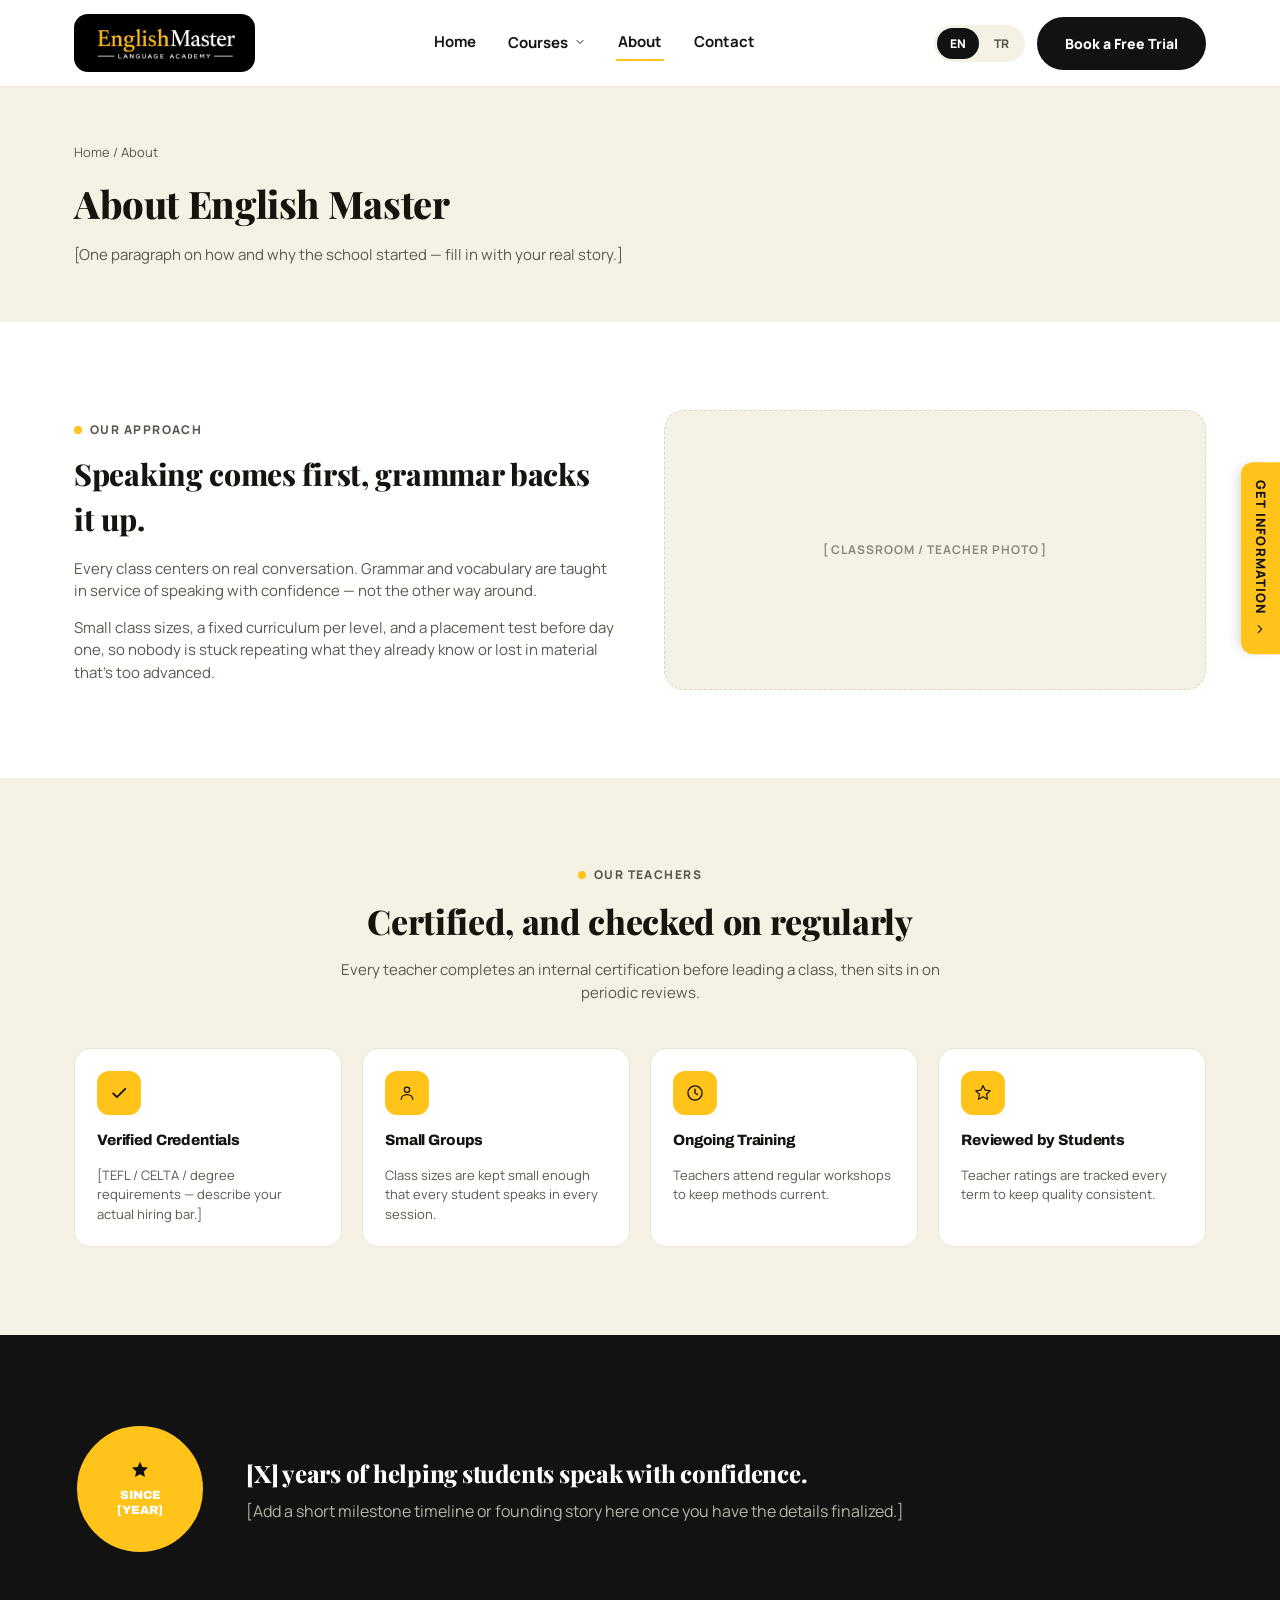
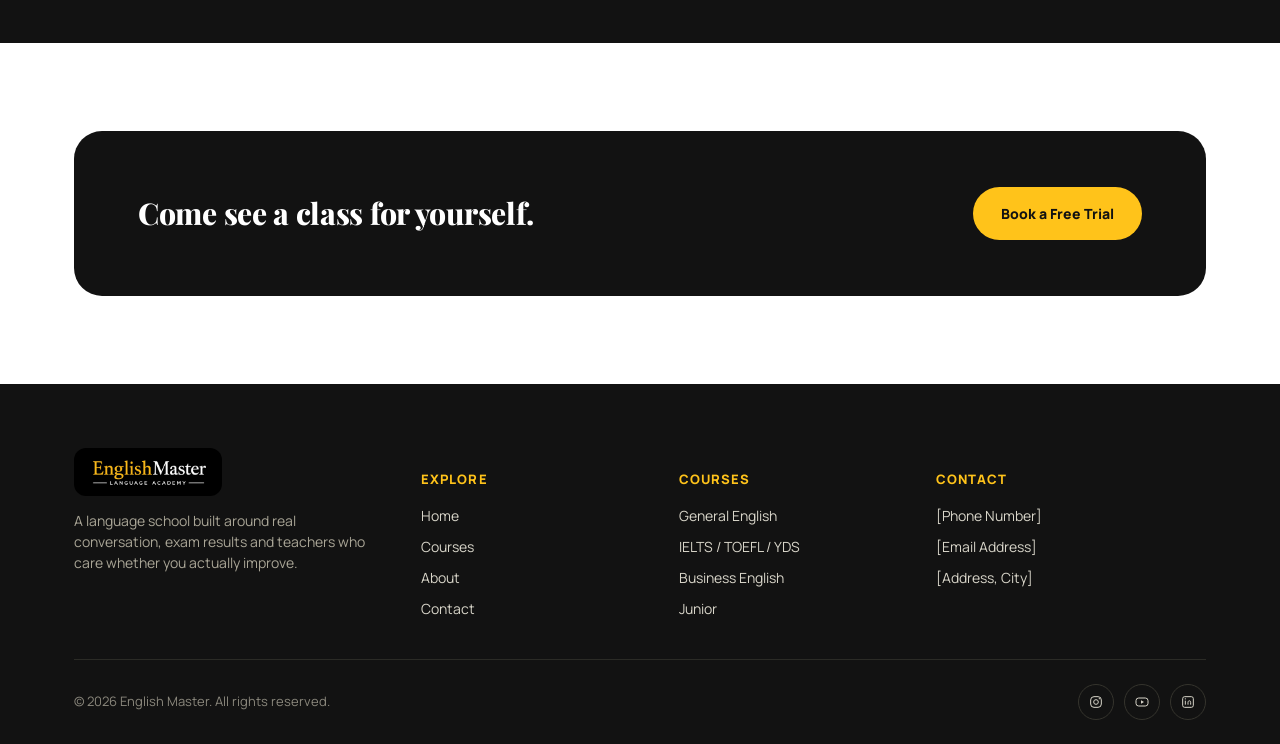
==== about.html @ ef4a70e8 "Build out the remaining 5 course pages and rename Kids & Teens to Junior - New dedicated pages for I" ====
<!doctype html>
<html lang="en">
<head>
<meta charset="UTF-8">
<meta name="viewport" content="width=device-width, initial-scale=1.0">
<title>About — English Master</title>
<meta name="description" content="About English Master language school — our story, teaching approach and certified teachers.">
<link rel="stylesheet" href="css/style.css">
</head>
<body>

<header class="site-header">
  <div class="header-inner">
    <a href="index.html" class="logo">
      <span class="logo-badge">
        <img src="images/logo.png" alt="English Master Language Academy" class="logo-img">
      </span>
    </a>
    <nav class="main-nav" id="mainNav">
      <a href="index.html" data-i18n="nav.home">Home</a>
      <div class="nav-item has-dropdown">
        <button type="button" class="dropdown-trigger" aria-expanded="false" aria-haspopup="true">
          <span data-i18n="nav.courses">Courses</span>
          <svg width="12" height="12" viewBox="0 0 24 24" fill="none"><path d="M6 9l6 6 6-6" stroke="#121212" stroke-width="2" stroke-linecap="round" stroke-linejoin="round"/></svg>
        </button>
        <div class="dropdown-menu">
    <a href="course-general-english.html" data-i18n="footer.courseGeneral">General English</a>
    <a href="course-ielts.html" data-i18n="courses.card2.title">IELTS Preparation</a>
    <a href="course-toefl.html" data-i18n="courses.card3.title">TOEFL Preparation</a>
    <a href="course-yds.html" data-i18n="courses.card4.title">YDS / YÖKDİL</a>
    <a href="course-business-english.html" data-i18n="courses.card5.title">Business English</a>
    <a href="course-junior.html" data-i18n="courses.card6.title">Junior</a>
    <a href="courses.html" class="dropdown-viewall" data-i18n="home.courses.viewAll">View All Courses</a>
        </div>
      </div>
      <a href="about.html" class="active" data-i18n="nav.about">About</a>
      <a href="contact.html" data-i18n="nav.contact">Contact</a>
    </nav>
    <div class="header-actions">
      <div class="lang-toggle" id="langToggle">
        <button type="button" class="lang-btn active" data-lang="en" aria-pressed="true">EN</button>
        <button type="button" class="lang-btn" data-lang="tr" aria-pressed="false">TR</button>
      </div>
      <a class="btn btn-primary" href="contact.html#lead-form" data-i18n="common.bookTrial">Book a Free Trial</a>
      <button class="nav-toggle" id="navToggle" aria-label="Toggle menu">
        <svg width="20" height="20" viewBox="0 0 24 24" fill="none"><path d="M4 6h16M4 12h16M4 18h16" stroke="#121212" stroke-width="2" stroke-linecap="round"/></svg>
      </button>
    </div>
  </div>
</header>

<section class="page-hero">
  <div class="container">
    <div class="breadcrumb"><a href="index.html" data-i18n="nav.home">Home</a> / <span data-i18n="nav.about">About</span></div>
    <h1 data-i18n="about.hero.title">About English Master</h1>
    <p class="text-soft" style="margin-top:12px; max-width:560px;" data-i18n="about.hero.desc">[One paragraph on how and why the school started — fill in with your real story.]</p>
  </div>
</section>

<section class="reveal">
  <div class="container" style="display:grid; grid-template-columns:1fr 1fr; gap:48px; align-items:center;">
    <div>
      <span class="kicker" data-i18n="about.approach.kicker">Our approach</span>
      <h2 style="font-size:30px; margin:12px 0 16px;" data-i18n="about.approach.title">Speaking comes first, grammar backs it up.</h2>
      <p class="text-soft" style="margin-bottom:14px;" data-i18n="about.approach.p1">Every class centers on real conversation. Grammar and vocabulary are taught in service of speaking with confidence — not the other way around.</p>
      <p class="text-soft" data-i18n="about.approach.p2">Small class sizes, a fixed curriculum per level, and a placement test before day one, so nobody is stuck repeating what they already know or lost in material that's too advanced.</p>
    </div>
    <div class="photo-placeholder" style="min-height:280px; background:var(--em-sand); border-color:#ddd6bf; color:#8a877c;" data-i18n="about.photoPlaceholder">[ Classroom / teacher photo ]</div>
  </div>
</section>

<section class="bg-sand reveal">
  <div class="container">
    <div class="section-head center">
      <span class="kicker" data-i18n="about.teachers.kicker">Our teachers</span>
      <h2 data-i18n="about.teachers.title">Certified, and checked on regularly</h2>
      <p class="text-soft" data-i18n="about.teachers.desc">Every teacher completes an internal certification before leading a class, then sits in on periodic reviews.</p>
    </div>
    <div class="feature-grid stagger">
      <div class="feature-card">
        <span class="icon-badge">
          <svg width="20" height="20" viewBox="0 0 24 24" fill="none"><path d="M5 12.5l4.5 4.5L19.5 7" stroke="#121212" stroke-width="2.2" fill="none" stroke-linecap="round" stroke-linejoin="round"/></svg>
        </span>
        <h4 data-i18n="about.tf1.title">Verified Credentials</h4>
        <p data-i18n="about.tf1.desc">[TEFL / CELTA / degree requirements — describe your actual hiring bar.]</p>
      </div>
      <div class="feature-card">
        <span class="icon-badge">
          <svg width="20" height="20" viewBox="0 0 24 24" fill="none"><circle cx="12" cy="8" r="3.2" stroke="#121212" stroke-width="1.5"/><path d="M5 20c0-3.6 3.1-6 7-6s7 2.4 7 6" stroke="#121212" stroke-width="1.5" fill="none"/></svg>
        </span>
        <h4 data-i18n="about.tf2.title">Small Groups</h4>
        <p data-i18n="about.tf2.desc">Class sizes are kept small enough that every student speaks in every session.</p>
      </div>
      <div class="feature-card">
        <span class="icon-badge">
          <svg width="20" height="20" viewBox="0 0 24 24" fill="none"><circle cx="12" cy="12" r="8.5" stroke="#121212" stroke-width="1.6"/><path d="M12 7.5V12l3 2" stroke="#121212" stroke-width="1.6" stroke-linecap="round" stroke-linejoin="round"/></svg>
        </span>
        <h4 data-i18n="about.tf3.title">Ongoing Training</h4>
        <p data-i18n="about.tf3.desc">Teachers attend regular workshops to keep methods current.</p>
      </div>
      <div class="feature-card">
        <span class="icon-badge">
          <svg width="20" height="20" viewBox="0 0 24 24" fill="none"><path d="M12 3l2.6 5.6 6.1.7-4.5 4.2 1.2 6-5.4-3-5.4 3 1.2-6-4.5-4.2 6.1-.7z" stroke="#121212" stroke-width="1.4" stroke-linejoin="round" fill="none"/></svg>
        </span>
        <h4 data-i18n="about.tf4.title">Reviewed by Students</h4>
        <p data-i18n="about.tf4.desc">Teacher ratings are tracked every term to keep quality consistent.</p>
      </div>
    </div>
  </div>
</section>

<section class="bg-black reveal">
  <div class="container" style="display:flex; align-items:center; gap:40px; flex-wrap:wrap;">
    <div class="seal" style="flex-shrink:0;">
      <svg width="22" height="22" viewBox="0 0 24 24" fill="none"><path d="M12 2l2.6 5.6 6.1.7-4.5 4.2 1.2 6-5.4-3-5.4 3 1.2-6-4.5-4.2 6.1-.7z" fill="#121212"/></svg>
      <span><span data-i18n="common.sinceLabel">SINCE</span><br>[YEAR]</span>
    </div>
    <div style="flex:1; min-width:260px;">
      <h3 style="font-size:24px; color:#fff; margin-bottom:8px;" data-i18n="about.milestone.title">[X] years of helping students speak with confidence.</h3>
      <p style="color:#b7b3a6;" data-i18n="about.milestone.desc">[Add a short milestone timeline or founding story here once you have the details finalized.]</p>
    </div>
  </div>
</section>

<section class="reveal">
  <div class="container">
    <div class="cta-banner">
      <h2 data-i18n="about.ctaBanner.title">Come see a class for yourself.</h2>
      <a class="btn btn-secondary" href="contact.html#lead-form" data-i18n="common.bookTrial">Book a Free Trial</a>
    </div>
  </div>
</section>

<a href="contact.html#lead-form" class="get-info-tab">
  <span data-i18n="common.getInfo">Get Information</span>
  <svg width="14" height="14" viewBox="0 0 24 24" fill="none" style="writing-mode:horizontal-tb;"><path d="M9 6l6 6-6 6" stroke="#121212" stroke-width="2" fill="none" stroke-linecap="round" stroke-linejoin="round"/></svg>
</a>

<footer class="site-footer">
  <div class="container">
    <div class="footer-grid">
      <div class="footer-brand">
        <div class="logo">
          <span class="logo-badge logo-badge-footer">
            <img src="images/logo.png" alt="English Master Language Academy" class="logo-img logo-img-footer">
          </span>
        </div>
        <p data-i18n="footer.tagline">A language school built around real conversation, exam results and teachers who care whether you actually improve.</p>
      </div>
      <div>
        <h5 data-i18n="footer.explore">Explore</h5>
        <div class="footer-links">
          <a href="index.html" data-i18n="nav.home">Home</a>
          <a href="courses.html" data-i18n="nav.courses">Courses</a>
          <a href="about.html" data-i18n="nav.about">About</a>
          <a href="contact.html" data-i18n="nav.contact">Contact</a>
        </div>
      </div>
      <div>
        <h5 data-i18n="footer.coursesHeading">Courses</h5>
        <div class="footer-links">
          <a href="courses.html" data-i18n="footer.courseGeneral">General English</a>
          <a href="courses.html" data-i18n="footer.courseExam">IELTS / TOEFL / YDS</a>
          <a href="courses.html" data-i18n="footer.courseBusiness">Business English</a>
          <a href="courses.html" data-i18n="footer.courseKids">Junior</a>
        </div>
      </div>
      <div>
        <h5 data-i18n="footer.contactHeading">Contact</h5>
        <div class="footer-links">
          <a href="tel:+900000000000" data-i18n="footer.phone">[Phone Number]</a>
          <a href="mailto:info@example.com" data-i18n="footer.email">[Email Address]</a>
          <span data-i18n="footer.address">[Address, City]</span>
        </div>
      </div>
    </div>
    <div class="footer-bottom">
      <span>© <span id="year"></span> English Master. <span data-i18n="footer.rights">All rights reserved.</span></span>
      <div class="social-row">
        <a class="social-icon" href="#" aria-label="Instagram"><svg width="16" height="16" viewBox="0 0 24 24" fill="none"><rect x="4" y="4" width="16" height="16" rx="5" stroke="#d8d5c9" stroke-width="1.5"/><circle cx="12" cy="12" r="3.5" stroke="#d8d5c9" stroke-width="1.5"/><circle cx="17" cy="7" r="1" fill="#d8d5c9"/></svg></a>
        <a class="social-icon" href="#" aria-label="YouTube"><svg width="16" height="16" viewBox="0 0 24 24" fill="none"><rect x="3" y="6" width="18" height="12" rx="4" stroke="#d8d5c9" stroke-width="1.5"/><path d="M10.5 9.5v5l4.5-2.5z" fill="#d8d5c9"/></svg></a>
        <a class="social-icon" href="#" aria-label="LinkedIn"><svg width="16" height="16" viewBox="0 0 24 24" fill="none"><rect x="4" y="4" width="16" height="16" rx="3" stroke="#d8d5c9" stroke-width="1.5"/><line x1="8" y1="10" x2="8" y2="16" stroke="#d8d5c9" stroke-width="1.5"/><circle cx="8" cy="7.3" r="1" fill="#d8d5c9"/><path d="M12 16v-3.5c0-1.4 1-2.3 2.2-2.3 1.2 0 1.8.8 1.8 2.3V16" stroke="#d8d5c9" stroke-width="1.5" fill="none"/></svg></a>
      </div>
    </div>
  </div>
</footer>

<script src="js/i18n.js"></script>
<script src="js/motion.js"></script>
<script src="js/main.js"></script>
<script>document.getElementById('year').textContent = new Date().getFullYear();</script>
</body>
</html>
---- css/style.css ----
/* English Master — shared theme & layout */

@import url('https://fonts.googleapis.com/css2?family=Archivo:wght@600;700;800;900&family=Manrope:wght@400;500;600;700;800&family=Playfair+Display:wght@700;800;900&display=swap');

:root {
  --em-yellow: #FFC31A;
  --em-yellow-deep: #E0AA0E;
  --em-black: #121212;
  --em-white: #FFFFFF;
  --em-sand: #F5F1E4;
  --em-border: #ECE6D6;
  --em-text: #171410;
  --em-text-soft: #5c584f;
  --em-text-faint: #9a9588;
  --em-radius-pill: 999px;
  --em-radius-card: 20px;
  --em-shadow: 0 20px 40px -24px rgba(18, 18, 18, 0.25);
  --em-max: 1180px;
}

* { box-sizing: border-box; }

html { scroll-behavior: smooth; }

body {
  margin: 0;
  font-family: 'Manrope', system-ui, -apple-system, sans-serif;
  color: var(--em-text);
  background: var(--em-white);
  line-height: 1.5;
}

h1, h2, h3, .display {
  font-family: 'Playfair Display', Georgia, serif;
  font-weight: 800;
  letter-spacing: -0.01em;
  margin: 0;
}

h4 {
  font-family: 'Archivo', system-ui, sans-serif;
  font-weight: 900;
  letter-spacing: -0.01em;
  margin: 0;
}

p { margin: 0; }

a { color: inherit; text-decoration: none; }
a.link-underline { text-decoration: underline; text-underline-offset: 3px; }

img { max-width: 100%; display: block; }

.container {
  width: 100%;
  max-width: var(--em-max);
  margin: 0 auto;
  padding: 0 24px;
}

.kicker {
  display: inline-flex;
  align-items: center;
  gap: 8px;
  font-size: 12px;
  font-weight: 800;
  letter-spacing: 0.12em;
  text-transform: uppercase;
  color: var(--em-text-soft);
}
.kicker::before {
  content: "";
  width: 8px;
  height: 8px;
  border-radius: 50%;
  background: var(--em-yellow);
}

/* Buttons */
.btn {
  display: inline-flex;
  align-items: center;
  justify-content: center;
  gap: 8px;
  font-family: 'Manrope', sans-serif;
  font-weight: 800;
  font-size: 14px;
  padding: 14px 26px;
  border-radius: var(--em-radius-pill);
  border: 2px solid transparent;
  cursor: pointer;
  white-space: nowrap;
  transition: transform 0.15s ease, background 0.15s ease, color 0.15s ease;
}
.btn:hover { transform: translateY(-1px); }
.btn-primary { background: var(--em-black); color: var(--em-white); }
.btn-primary:hover { background: #262626; }
.btn-secondary { background: var(--em-yellow); color: var(--em-black); }
.btn-secondary:hover { background: var(--em-yellow-deep); }
.btn-outline { background: transparent; color: var(--em-black); border-color: var(--em-black); padding: 12px 24px; }
.btn-outline:hover { background: var(--em-black); color: var(--em-white); }
.btn-sm { padding: 10px 18px; font-size: 13px; }
.btn-block { width: 100%; }

.pill {
  display: inline-flex;
  align-items: center;
  gap: 10px;
  border-radius: var(--em-radius-pill);
  padding: 6px 16px 6px 6px;
  font-weight: 800;
  font-size: 13px;
}
.pill-icon {
  width: 30px;
  height: 30px;
  border-radius: 50%;
  display: flex;
  align-items: center;
  justify-content: center;
  flex-shrink: 0;
}
.pill-phone { background: var(--em-yellow); color: var(--em-black); }
.pill-phone .pill-icon { background: var(--em-black); }
.pill-whatsapp { background: var(--em-white); color: var(--em-black); border: 2px solid var(--em-black); }
.pill-whatsapp .pill-icon { background: #25D366; }

/* Header */
.site-header {
  position: sticky;
  top: 0;
  z-index: 40;
  background: var(--em-white);
  border-bottom: 1px solid var(--em-border);
}
.header-inner {
  max-width: var(--em-max);
  margin: 0 auto;
  padding: 14px 24px;
  display: flex;
  align-items: center;
  justify-content: space-between;
  gap: 24px;
}
.logo { display: flex; align-items: center; gap: 12px; flex-shrink: 0; }
.logo-mark {
  width: 44px;
  height: 44px;
  border-radius: 12px;
  background: var(--em-yellow);
  display: flex;
  align-items: center;
  justify-content: center;
  flex-shrink: 0;
}
.logo-word {
  font-family: 'Archivo', sans-serif;
  font-weight: 900;
  font-size: 21px;
  letter-spacing: -0.01em;
  color: var(--em-black);
}
.logo-word em {
  font-style: normal;
  background: var(--em-yellow);
  padding: 1px 8px;
  border-radius: 5px;
}
.logo-badge {
  display: inline-flex;
  align-items: center;
  justify-content: center;
  background: #000000;
  padding: 12px 20px;
  border-radius: 14px;
}
.logo-badge-footer { padding: 10px 16px; border-radius: 12px; }
.logo-img {
  height: 34px;
  width: auto;
  display: block;
}
.logo-img-footer { height: 28px; }
.main-nav {
  display: flex;
  align-items: center;
  gap: 28px;
  font-weight: 700;
  font-size: 15px;
}
.main-nav a { padding: 6px 2px; border-bottom: 2px solid transparent; }
.main-nav a:hover, .main-nav a.active { border-color: var(--em-yellow); }
.header-actions { display: flex; align-items: center; gap: 12px; }

.nav-item { position: relative; }
.dropdown-trigger {
  display: flex;
  align-items: center;
  gap: 6px;
  border: none;
  background: none;
  padding: 6px 2px;
  border-bottom: 2px solid transparent;
  font-family: 'Manrope', sans-serif;
  font-weight: 700;
  font-size: 15px;
  color: var(--em-text);
  cursor: pointer;
}
.dropdown-trigger svg { transition: transform 0.15s ease; }
.nav-item.open .dropdown-trigger,
.dropdown-trigger:hover,
.dropdown-trigger.active { border-color: var(--em-yellow); }
.nav-item.open .dropdown-trigger svg { transform: rotate(180deg); }
.dropdown-menu {
  display: none;
  position: absolute;
  top: calc(100% + 14px);
  left: 0;
  min-width: 240px;
  background: var(--em-white);
  border: 1px solid var(--em-border);
  border-radius: 16px;
  box-shadow: var(--em-shadow);
  padding: 10px;
  flex-direction: column;
  gap: 2px;
  z-index: 50;
}
.nav-item.open .dropdown-menu { display: flex; }
.dropdown-menu a {
  padding: 10px 12px;
  border-radius: 10px;
  font-size: 14px;
  font-weight: 600;
  color: var(--em-text);
}
.dropdown-menu a:hover { background: var(--em-sand); }
.dropdown-menu a.dropdown-viewall {
  margin-top: 4px;
  border-top: 1px solid var(--em-border);
  padding-top: 12px;
  border-radius: 0;
  font-weight: 800;
  color: var(--em-text-soft);
}
.nav-toggle {
  display: none;
  width: 42px;
  height: 42px;
  border-radius: 10px;
  border: 1px solid var(--em-border);
  background: var(--em-white);
  align-items: center;
  justify-content: center;
  cursor: pointer;
}
.lang-toggle {
  display: flex;
  align-items: center;
  background: var(--em-sand);
  border-radius: 999px;
  padding: 3px;
  gap: 2px;
  flex-shrink: 0;
}
.lang-btn {
  border: none;
  background: transparent;
  font-family: 'Manrope', sans-serif;
  font-weight: 800;
  font-size: 12px;
  padding: 7px 13px;
  border-radius: 999px;
  cursor: pointer;
  color: var(--em-text-soft);
}
.lang-btn.active { background: var(--em-black); color: var(--em-white); }

/* Hero */
.hero {
  display: grid;
  grid-template-columns: 1.05fr 0.95fr;
  min-height: 520px;
}
.hero-copy {
  background: var(--em-yellow);
  padding: 72px 64px;
  display: flex;
  flex-direction: column;
  justify-content: center;
  gap: 20px;
}
.hero-copy h1 { font-size: 46px; line-height: 1.08; color: var(--em-black); }
.hero-copy p { font-size: 16px; color: #3a3a35; max-width: 440px; }
.hero-actions { display: flex; align-items: center; gap: 14px; flex-wrap: wrap; margin-top: 6px; }
.hero-photo {
  background: var(--em-black);
  padding: 64px;
  display: flex;
  align-items: center;
  justify-content: center;
}
.photo-placeholder {
  width: 100%;
  height: 100%;
  min-height: 360px;
  border-radius: 20px;
  background: linear-gradient(135deg, #2b2b26, #171612);
  border: 1px dashed #4c4a41;
  display: flex;
  align-items: center;
  justify-content: center;
  font-size: 12px;
  font-weight: 700;
  letter-spacing: 0.08em;
  text-transform: uppercase;
  color: #8a877c;
  text-align: center;
  padding: 24px;
}

/* Sections */
section { padding: 88px 0; }
.section-head {
  display: flex;
  flex-direction: column;
  gap: 12px;
  max-width: 640px;
  margin-bottom: 44px;
}
.section-head h2 { font-size: 34px; }
.section-head.center { margin-left: auto; margin-right: auto; text-align: center; align-items: center; }
.text-soft { color: var(--em-text-soft); font-size: 15px; }

.bg-sand { background: var(--em-sand); }
.bg-black { background: var(--em-black); color: var(--em-white); }
.bg-black .text-soft { color: #b7b3a6; }

/* Feature badges */
.feature-grid {
  display: grid;
  grid-template-columns: repeat(4, minmax(0, 1fr));
  gap: 20px;
}
.feature-card {
  background: var(--em-white);
  border: 1px solid var(--em-border);
  border-radius: 16px;
  padding: 22px;
  display: flex;
  flex-direction: column;
  gap: 14px;
}
.feature-card .icon-badge { width: 44px; height: 44px; border-radius: 12px; background: var(--em-yellow); display: flex; align-items: center; justify-content: center; }
.feature-card h4 { font-size: 15px; font-weight: 800; }
.feature-card p { font-size: 13px; color: var(--em-text-soft); }

/* Course cards */
.course-grid {
  display: grid;
  grid-template-columns: repeat(3, minmax(0, 1fr));
  gap: 24px;
}
.course-card {
  scroll-margin-top: 100px;
  background: var(--em-white);
  border: 1px solid var(--em-border);
  border-radius: var(--em-radius-card);
  overflow: hidden;
  display: flex;
  flex-direction: column;
  transition: box-shadow 0.15s ease, transform 0.15s ease;
}
.course-card:hover { box-shadow: var(--em-shadow); transform: translateY(-2px); }
.course-card-top {
  height: 120px;
  background: var(--em-sand);
  display: flex;
  align-items: center;
  padding: 0 24px;
  gap: 14px;
}
.course-card-body { padding: 22px 24px 26px; display: flex; flex-direction: column; gap: 12px; flex: 1; }
.course-tags { display: flex; gap: 8px; flex-wrap: wrap; }
.tag {
  font-size: 11px;
  font-weight: 800;
  letter-spacing: 0.04em;
  text-transform: uppercase;
  background: var(--em-sand);
  color: var(--em-text);
  padding: 5px 10px;
  border-radius: 999px;
}
.course-price { font-size: 13px; color: var(--em-text-soft); }
.course-price strong { color: var(--em-text); font-size: 18px; font-family: 'Archivo', sans-serif; }
.course-card-footer { margin-top: auto; display: flex; align-items: center; justify-content: space-between; gap: 12px; padding-top: 6px; }

/* Seal badge */
.seal {
  width: 132px;
  height: 132px;
  border-radius: 50%;
  background: var(--em-yellow);
  border: 3px solid var(--em-black);
  display: flex;
  flex-direction: column;
  align-items: center;
  justify-content: center;
  gap: 6px;
  flex-shrink: 0;
}
.seal span { font-family: 'Archivo', sans-serif; font-weight: 900; font-size: 12px; text-align: center; line-height: 1.25; }

/* Q&A / Ask section */
.ask-card {
  background: var(--em-white);
  border: 1px solid var(--em-border);
  border-radius: var(--em-radius-card);
  padding: 28px 32px;
  display: flex;
  flex-direction: column;
  gap: 14px;
}
.ask-question { font-size: 16px; font-weight: 800; }
.ask-answer {
  background: var(--em-sand);
  border-radius: 14px;
  padding: 18px 20px;
  font-size: 14px;
  color: #3f3c35;
  line-height: 1.6;
}
.ask-label { font-size: 11px; font-weight: 800; letter-spacing: 0.1em; text-transform: uppercase; color: var(--em-text-faint); }

/* Lead form */
.form-card {
  background: var(--em-white);
  border-radius: 24px;
  box-shadow: var(--em-shadow);
  padding: 40px;
  display: flex;
  flex-direction: column;
  gap: 16px;
}
.form-row { display: grid; grid-template-columns: repeat(2, minmax(0,1fr)); gap: 16px; }
label { font-size: 13px; font-weight: 700; margin-bottom: 6px; display: block; }
input, select, textarea {
  width: 100%;
  font-family: 'Manrope', sans-serif;
  font-size: 14px;
  padding: 13px 16px;
  border-radius: 12px;
  border: 1px solid var(--em-border);
  background: var(--em-white);
  color: var(--em-text);
}
input:focus, select:focus, textarea:focus { outline: 2px solid var(--em-yellow); outline-offset: 1px; }
.field { display: flex; flex-direction: column; }
.checkbox-row { display: flex; align-items: flex-start; gap: 10px; font-size: 13px; color: var(--em-text-soft); }
.checkbox-row input { width: 18px; height: 18px; margin-top: 2px; flex-shrink: 0; }
.form-note { font-size: 12px; color: var(--em-text-faint); }
.form-success {
  display: none;
  background: var(--em-sand);
  border-radius: 14px;
  padding: 16px 18px;
  font-size: 14px;
  font-weight: 700;
}
.form-success.visible { display: block; }

/* Stats / seals row */
.stat-grid { display: grid; grid-template-columns: repeat(4, minmax(0,1fr)); gap: 24px; text-align: center; }
.stat-num { font-family: 'Archivo', sans-serif; font-weight: 900; font-size: 40px; color: var(--em-yellow); }
.stat-label { font-size: 13px; color: #b7b3a6; margin-top: 6px; }

/* Branch / location cards */
.branch-grid { display: grid; grid-template-columns: repeat(2, minmax(0,1fr)); gap: 20px; }
.branch-card {
  border: 1px solid var(--em-border);
  border-radius: 18px;
  padding: 22px 24px;
  display: flex;
  flex-direction: column;
  gap: 10px;
}
.branch-card h4 { font-size: 16px; }

/* CTA banner */
.cta-banner {
  background: var(--em-black);
  border-radius: 28px;
  padding: 56px 64px;
  display: flex;
  align-items: center;
  justify-content: space-between;
  gap: 32px;
  flex-wrap: wrap;
}
.cta-banner h2 { color: var(--em-white); font-size: 30px; max-width: 480px; }

/* Footer */
.site-footer { background: var(--em-black); color: #d8d5c9; padding: 64px 0 24px; }
.footer-grid {
  display: grid;
  grid-template-columns: 1.4fr 1fr 1fr 1.2fr;
  gap: 32px;
  padding-bottom: 40px;
  border-bottom: 1px solid #2b2b26;
}
.footer-grid h5 { font-size: 13px; font-weight: 800; letter-spacing: 0.08em; text-transform: uppercase; color: var(--em-yellow); margin-bottom: 16px; }
.footer-links { display: flex; flex-direction: column; gap: 10px; font-size: 14px; }
.footer-links a:hover { color: var(--em-yellow); }
.footer-brand p { color: #a9a596; font-size: 14px; max-width: 300px; margin-top: 14px; }
.footer-bottom {
  padding-top: 24px;
  display: flex;
  align-items: center;
  justify-content: space-between;
  flex-wrap: wrap;
  gap: 12px;
  font-size: 13px;
  color: #8a877c;
}
.social-row { display: flex; gap: 10px; }
.social-icon {
  width: 36px;
  height: 36px;
  border-radius: 50%;
  border: 1px solid #35342d;
  display: flex;
  align-items: center;
  justify-content: center;
}
.social-icon:hover { background: var(--em-yellow); border-color: var(--em-yellow); }
.social-icon:hover svg path, .social-icon:hover svg circle { stroke: var(--em-black); }

/* Floating get-info tab */
.get-info-tab {
  position: fixed;
  right: 0;
  top: 62%;
  transform: translateY(-50%);
  background: var(--em-yellow);
  color: var(--em-black);
  writing-mode: vertical-rl;
  padding: 18px 10px;
  border-radius: 12px 0 0 12px;
  font-weight: 800;
  font-size: 13px;
  letter-spacing: 0.08em;
  text-transform: uppercase;
  display: flex;
  align-items: center;
  gap: 8px;
  z-index: 30;
  box-shadow: -6px 0 16px -8px rgba(18,18,18,0.3);
}

/* Page hero (inner pages) */
.page-hero {
  background: var(--em-sand);
  padding: 56px 0;
}
.page-hero h1 { font-size: 38px; }
.breadcrumb { font-size: 13px; color: var(--em-text-soft); margin-bottom: 12px; }
.breadcrumb a:hover { text-decoration: underline; }

@media (max-width: 900px) {
  .main-nav { display: none; }
  .nav-toggle { display: flex; }
  .header-actions .btn-primary { display: none; }
  .hero { grid-template-columns: 1fr; }
  .hero-copy, .hero-photo { padding: 40px 24px; }
  .hero-copy h1 { font-size: 34px; }
  .feature-grid, .course-grid, .stat-grid, .branch-grid, .footer-grid { grid-template-columns: repeat(2, minmax(0,1fr)); }
  .form-row { grid-template-columns: 1fr; }
  .cta-banner { flex-direction: column; align-items: flex-start; text-align: left; }
  .get-info-tab { display: none; }
}

@media (max-width: 600px) {
  .feature-grid, .course-grid, .stat-grid, .branch-grid, .footer-grid { grid-template-columns: 1fr; }
  section { padding: 56px 0; }
  .hero-copy h1 { font-size: 28px; }
  .form-card { padding: 24px; }
}

.main-nav.open {
  display: flex;
  position: absolute;
  top: 100%;
  left: 0;
  right: 0;
  background: var(--em-white);
  border-bottom: 1px solid var(--em-border);
  flex-direction: column;
  align-items: flex-start;
  padding: 16px 24px 24px;
  gap: 16px;
}
.main-nav.open .nav-item { width: 100%; }
.main-nav.open .dropdown-trigger { width: 100%; justify-content: space-between; }
.main-nav.open .dropdown-menu {
  display: none;
  position: static;
  box-shadow: none;
  border: none;
  padding: 4px 0 0 12px;
  width: 100%;
}
.main-nav.open .nav-item.open .dropdown-menu { display: flex; }

/* Scroll-reveal motion */
.reveal {
  opacity: 0;
  transform: translateY(28px);
  transition: opacity 0.7s ease, transform 0.7s ease;
}
.reveal.is-visible { opacity: 1; transform: translateY(0); }

.stagger > * {
  opacity: 0;
  transform: translateY(18px);
  transition: opacity 0.55s ease, transform 0.55s ease;
}
.stagger.is-visible > * { opacity: 1; transform: translateY(0); }
.stagger.is-visible > *:nth-child(1) { transition-delay: 0.05s; }
.stagger.is-visible > *:nth-child(2) { transition-delay: 0.12s; }
.stagger.is-visible > *:nth-child(3) { transition-delay: 0.19s; }
.stagger.is-visible > *:nth-child(4) { transition-delay: 0.26s; }
.stagger.is-visible > *:nth-child(5) { transition-delay: 0.33s; }
.stagger.is-visible > *:nth-child(6) { transition-delay: 0.4s; }

@media (prefers-reduced-motion: reduce) {
  .reveal, .stagger > * {
    opacity: 1;
    transform: none;
    transition: none;
  }
}

/* Course detail page */
.course-hero {
  position: relative;
  min-height: 420px;
  display: flex;
  align-items: flex-end;
  background: linear-gradient(160deg, #2b2b26, #171612);
  border-bottom: 1px solid var(--em-border);
  overflow: hidden;
}
.course-hero::before {
  content: "";
  position: absolute;
  inset: 0;
  background: linear-gradient(180deg, rgba(18,18,18,0.15) 0%, rgba(18,18,18,0.75) 100%);
}
.course-hero-inner {
  position: relative;
  z-index: 1;
  padding: 64px 0 44px;
  display: flex;
  flex-direction: column;
  gap: 14px;
}
.course-hero .breadcrumb a, .course-hero .breadcrumb { color: #cfcbbd; }
.course-hero-kicker {
  font-size: 12px;
  font-weight: 800;
  letter-spacing: 0.14em;
  text-transform: uppercase;
  color: var(--em-yellow);
}
.course-hero h1 {
  color: var(--em-white);
  font-size: 52px;
  line-height: 1.05;
  max-width: 640px;
}
.course-hero p { color: #d8d5c9; max-width: 480px; }
.course-hero .hero-actions { margin-top: 6px; }

.course-info-grid {
  display: grid;
  grid-template-columns: repeat(4, minmax(0, 1fr));
  gap: 20px;
}
.info-card {
  background: var(--em-white);
  border: 1px solid var(--em-border);
  border-radius: 16px;
  padding: 22px;
  display: flex;
  flex-direction: column;
  gap: 12px;
}
.info-card .icon-badge { width: 40px; height: 40px; border-radius: 10px; background: var(--em-yellow); display: flex; align-items: center; justify-content: center; }
.info-card h4 { font-size: 13px; text-transform: uppercase; letter-spacing: 0.04em; color: var(--em-text-soft); }
.info-card p { font-size: 15px; font-weight: 700; }

.why-list { display: flex; flex-direction: column; gap: 16px; }
.why-list li { list-style: none; display: flex; align-items: flex-start; gap: 12px; font-size: 15px; }
.why-list .check-badge {
  width: 24px;
  height: 24px;
  border-radius: 50%;
  background: var(--em-yellow);
  display: flex;
  align-items: center;
  justify-content: center;
  flex-shrink: 0;
  margin-top: 1px;
}

.book-grid {
  display: grid;
  grid-template-columns: repeat(6, minmax(0, 1fr));
  gap: 16px;
}
.book-card {
  aspect-ratio: 3 / 4;
  border-radius: 12px;
  background: var(--em-sand);
  border: 1px dashed #ddd6bf;
  display: flex;
  flex-direction: column;
  align-items: center;
  justify-content: center;
  gap: 8px;
  padding: 12px;
  text-align: center;
}
.book-card span { font-size: 12px; font-weight: 700; color: var(--em-text-soft); }

@media (max-width: 900px) {
  .course-hero h1 { font-size: 36px; }
  .course-info-grid { grid-template-columns: repeat(2, minmax(0,1fr)); }
  .book-grid { grid-template-columns: repeat(3, minmax(0,1fr)); }
}
@media (max-width: 600px) {
  .course-info-grid { grid-template-columns: 1fr; }
  .book-grid { grid-template-columns: repeat(2, minmax(0,1fr)); }
}

/* Class type cards */
.class-type-grid {
  display: grid;
  grid-template-columns: repeat(2, minmax(0, 1fr));
  gap: 24px;
}
.class-type-card {
  background: var(--em-white);
  border: 1px solid var(--em-border);
  border-radius: 20px;
  padding: 36px 32px 32px;
  display: flex;
  flex-direction: column;
  gap: 22px;
  text-align: center;
}
.class-type-card h3 { font-size: 25px; }
.class-type-sub {
  font-size: 13px;
  font-weight: 800;
  letter-spacing: 0.06em;
  text-transform: uppercase;
  color: var(--em-text-soft);
  padding-bottom: 18px;
  border-bottom: 1px solid var(--em-border);
}
.class-type-features {
  display: flex;
  flex-direction: column;
  gap: 16px;
  text-align: left;
  padding: 0;
  margin: 0;
}
.class-type-features li {
  list-style: none;
  display: flex;
  align-items: center;
  gap: 14px;
  font-size: 14px;
  font-weight: 700;
}
.class-type-features .feature-icon {
  width: 34px;
  height: 34px;
  border-radius: 9px;
  background: var(--em-sand);
  display: flex;
  align-items: center;
  justify-content: center;
  flex-shrink: 0;
}

/* Registration process */
.process-steps {
  display: grid;
  grid-template-columns: repeat(4, minmax(0, 1fr));
  gap: 24px;
  position: relative;
  margin-top: 12px;
}
.process-steps::before {
  content: "";
  position: absolute;
  top: 42px;
  left: 12.5%;
  right: 12.5%;
  border-top: 2px dashed var(--em-border);
  z-index: 0;
}
.process-step {
  display: flex;
  flex-direction: column;
  align-items: center;
  gap: 14px;
  text-align: center;
  position: relative;
  z-index: 1;
}
.process-step-badge {
  width: 84px;
  height: 84px;
  border-radius: 50%;
  background: var(--em-sand);
  border: 1px solid var(--em-border);
  display: flex;
  align-items: center;
  justify-content: center;
  position: relative;
}
.process-step-num {
  position: absolute;
  top: -4px;
  right: -4px;
  width: 26px;
  height: 26px;
  border-radius: 50%;
  background: var(--em-black);
  color: var(--em-white);
  font-size: 12px;
  font-weight: 800;
  display: flex;
  align-items: center;
  justify-content: center;
}
.process-step-label { font-size: 14px; font-weight: 800; }

@media (max-width: 900px) {
  .class-type-grid { grid-template-columns: 1fr; }
  .process-steps { grid-template-columns: repeat(2, minmax(0,1fr)); row-gap: 32px; }
  .process-steps::before { display: none; }
}
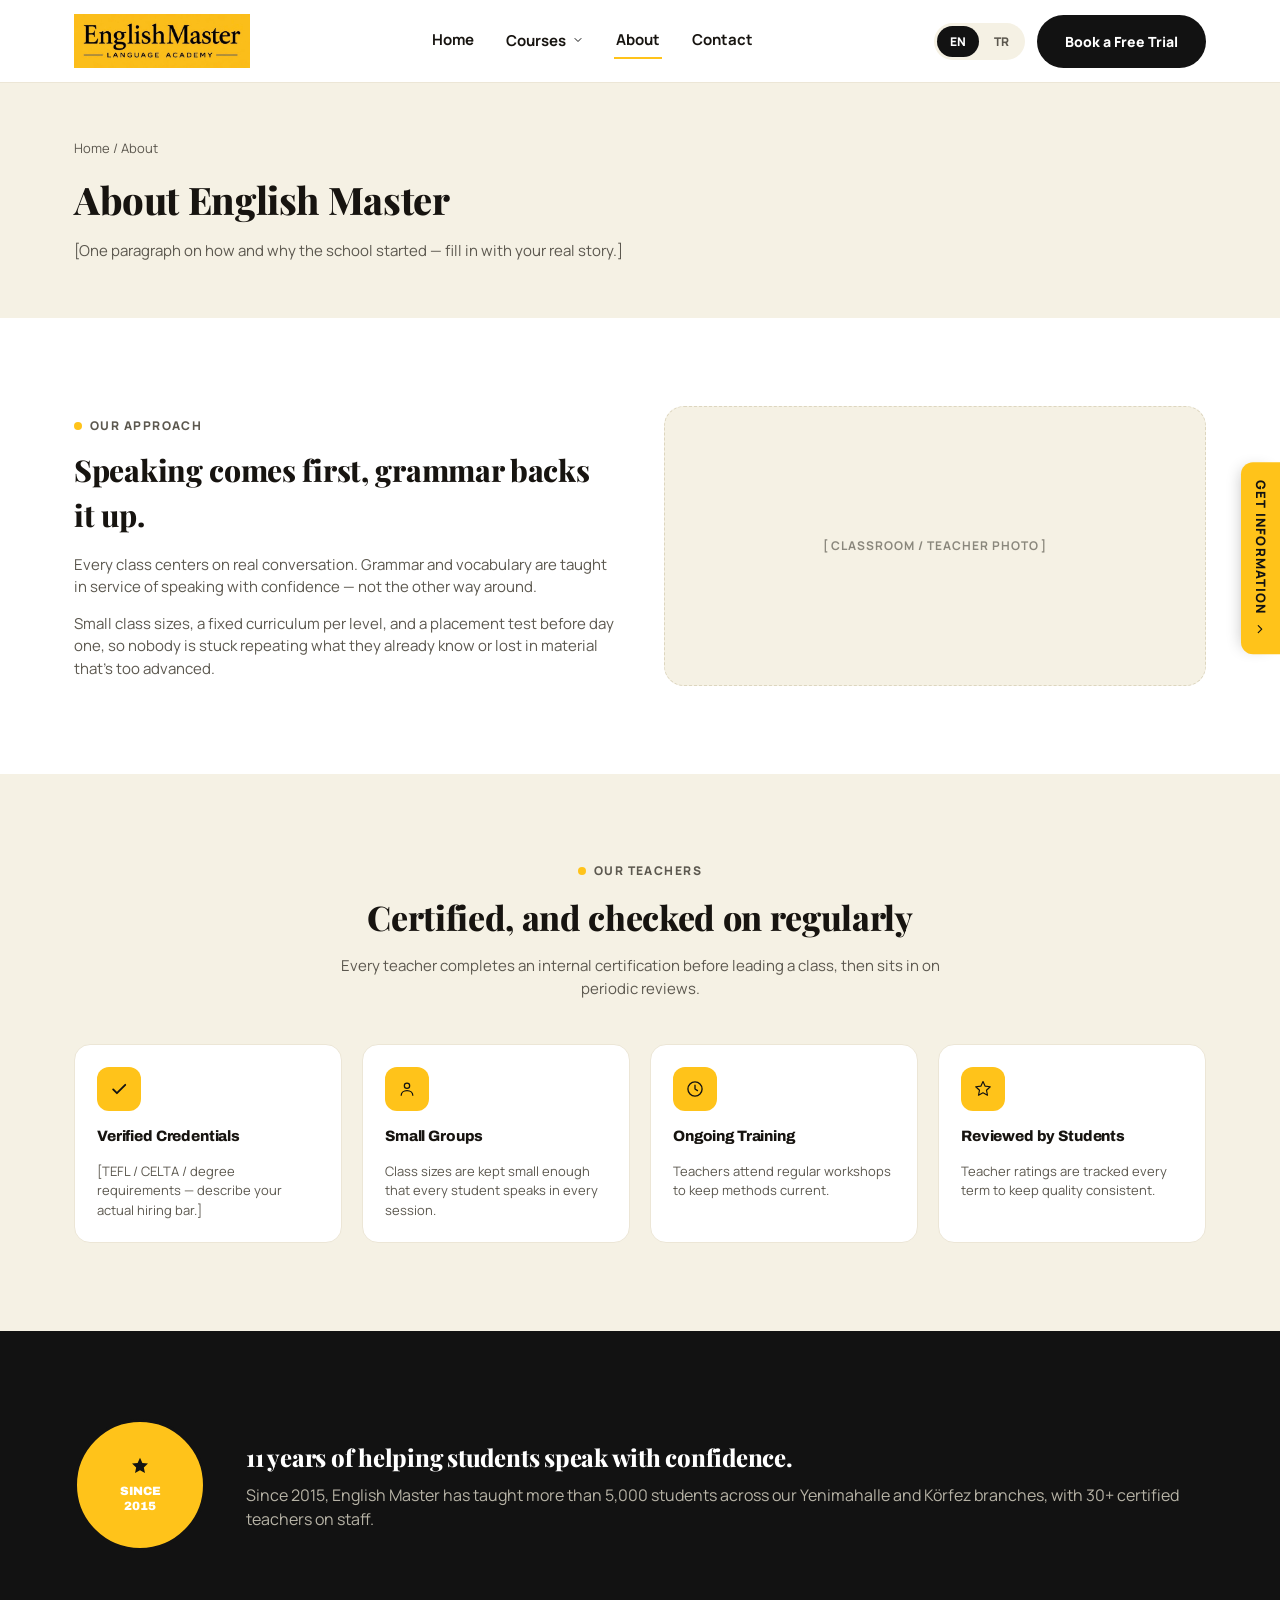
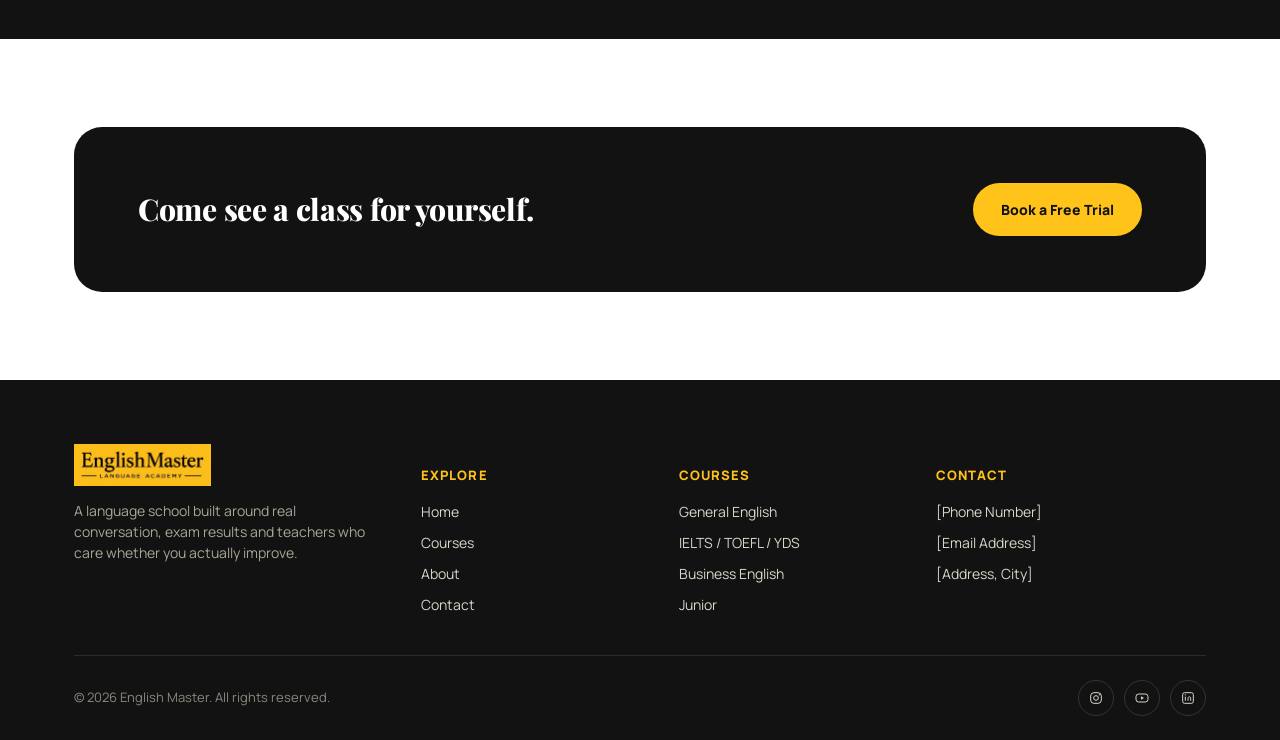
==== commit 556b6810: "Fill in real founding year, teacher count and About page milestone copy Set the homepage certified-t" ====
--- a/about.html
+++ b/about.html
@@ -113,7 +113,7 @@
   <div class="container" style="display:flex; align-items:center; gap:40px; flex-wrap:wrap;">
     <div class="seal" style="flex-shrink:0;">
       <svg width="22" height="22" viewBox="0 0 24 24" fill="none"><path d="M12 2l2.6 5.6 6.1.7-4.5 4.2 1.2 6-5.4-3-5.4 3 1.2-6-4.5-4.2 6.1-.7z" fill="#121212"/></svg>
-      <span><span data-i18n="common.sinceLabel">SINCE</span><br>[YEAR]</span>
+      <span><span data-i18n="common.sinceLabel">SINCE</span><br>2015</span>
     </div>
     <div style="flex:1; min-width:260px;">
       <h3 style="font-size:24px; color:#fff; margin-bottom:8px;" data-i18n="about.milestone.title">[X] years of helping students speak with confidence.</h3>
--- a/css/style.css
+++ b/css/style.css
@@ -124,6 +124,34 @@
 .pill-phone .pill-icon { background: var(--em-black); }
 .pill-whatsapp { background: var(--em-white); color: var(--em-black); border: 2px solid var(--em-black); }
 .pill-whatsapp .pill-icon { background: #25D366; }
+.pill-dark { background: var(--em-black); color: var(--em-white); width: 100%; }
+
+.branch-contact-grid {
+  display: grid;
+  grid-template-columns: repeat(2, minmax(0, 1fr));
+  gap: 24px;
+}
+.branch-contact-card {
+  background: var(--em-yellow);
+  border-radius: 20px;
+  padding: 32px;
+  display: flex;
+  flex-direction: column;
+  justify-content: center;
+  gap: 20px;
+  aspect-ratio: 1 / 1;
+}
+.branch-contact-card h3 { font-size: 22px; }
+.branch-contact-pills {
+  display: flex;
+  flex-direction: column;
+  gap: 12px;
+}
+
+@media (max-width: 900px) {
+  .branch-contact-grid { grid-template-columns: 1fr; }
+  .branch-contact-card { aspect-ratio: auto; }
+}
 
 /* Header */
 .site-header {
@@ -170,17 +198,17 @@
   display: inline-flex;
   align-items: center;
   justify-content: center;
-  background: #000000;
-  padding: 12px 20px;
-  border-radius: 14px;
-}
-.logo-badge-footer { padding: 10px 16px; border-radius: 12px; }
+  background: transparent;
+  padding: 0;
+  border-radius: 0;
+}
+.logo-badge-footer { padding: 0; border-radius: 0; }
 .logo-img {
-  height: 34px;
+  height: 54px;
   width: auto;
   display: block;
 }
-.logo-img-footer { height: 28px; }
+.logo-img-footer { height: 42px; }
 .main-nav {
   display: flex;
   align-items: center;
@@ -281,25 +309,32 @@
 .hero {
   display: grid;
   grid-template-columns: 1.05fr 0.95fr;
-  min-height: 520px;
+  height: 560px;
 }
 .hero-copy {
   background: var(--em-yellow);
-  padding: 72px 64px;
-  display: flex;
-  flex-direction: column;
-  justify-content: center;
-  gap: 20px;
-}
-.hero-copy h1 { font-size: 46px; line-height: 1.08; color: var(--em-black); }
+  padding: 56px 64px;
+  display: flex;
+  flex-direction: column;
+  justify-content: center;
+  gap: 16px;
+  overflow: auto;
+}
+.hero-copy h1 { font-size: 42px; line-height: 1.1; color: var(--em-black); }
 .hero-copy p { font-size: 16px; color: #3a3a35; max-width: 440px; }
 .hero-actions { display: flex; align-items: center; gap: 14px; flex-wrap: wrap; margin-top: 6px; }
 .hero-photo {
   background: var(--em-black);
-  padding: 64px;
-  display: flex;
-  align-items: center;
-  justify-content: center;
+  position: relative;
+  overflow: hidden;
+}
+.hero-photo-img {
+  position: absolute;
+  inset: 0;
+  width: 100%;
+  height: 100%;
+  object-fit: cover;
+  border-radius: 0;
 }
 .photo-placeholder {
   width: 100%;
@@ -375,7 +410,7 @@
 .course-card:hover { box-shadow: var(--em-shadow); transform: translateY(-2px); }
 .course-card-top {
   height: 120px;
-  background: var(--em-sand);
+  background: var(--em-yellow);
   display: flex;
   align-items: center;
   padding: 0 24px;
@@ -395,7 +430,7 @@
 }
 .course-price { font-size: 13px; color: var(--em-text-soft); }
 .course-price strong { color: var(--em-text); font-size: 18px; font-family: 'Archivo', sans-serif; }
-.course-card-footer { margin-top: auto; display: flex; align-items: center; justify-content: space-between; gap: 12px; padding-top: 6px; }
+.course-card-footer { margin-top: auto; display: flex; align-items: center; justify-content: flex-end; gap: 12px; padding-top: 6px; }
 
 /* Seal badge */
 .seal {
@@ -433,6 +468,33 @@
   line-height: 1.6;
 }
 .ask-label { font-size: 11px; font-weight: 800; letter-spacing: 0.1em; text-transform: uppercase; color: var(--em-text-faint); }
+
+/* FAQ accordion */
+.faq-list { display: flex; flex-direction: column; gap: 12px; }
+.faq-item {
+  background: var(--em-white);
+  border: 1px solid var(--em-border);
+  border-radius: 14px;
+  overflow: hidden;
+}
+.faq-item summary {
+  cursor: pointer;
+  padding: 18px 22px;
+  font-weight: 800;
+  font-size: 15px;
+  list-style: none;
+  display: flex;
+  align-items: center;
+  justify-content: space-between;
+  gap: 12px;
+}
+.faq-item summary::-webkit-details-marker { display: none; }
+.faq-item summary::after { content: "+"; font-size: 22px; font-weight: 400; color: var(--em-text-soft); flex-shrink: 0; }
+.faq-item[open] summary::after { content: "\2013"; }
+.faq-item p { padding: 0 22px 20px; margin: 0; font-size: 14px; line-height: 1.6; color: var(--em-text-soft); }
+
+/* Logo mark beside text (replaces SINCE seal) */
+.logo-mark-img { width: 96px; height: auto; flex-shrink: 0; }
 
 /* Lead form */
 .form-card {
@@ -479,7 +541,9 @@
 /* Branch / location cards */
 .branch-grid { display: grid; grid-template-columns: repeat(2, minmax(0,1fr)); gap: 20px; }
 .branch-card {
-  border: 1px solid var(--em-border);
+  background: var(--em-white);
+  border: 1px solid var(--em-border);
+  border-top: 4px solid var(--em-yellow);
   border-radius: 18px;
   padding: 22px 24px;
   display: flex;
@@ -500,6 +564,7 @@
   flex-wrap: wrap;
 }
 .cta-banner h2 { color: var(--em-white); font-size: 30px; max-width: 480px; }
+.cta-banner-actions { display: flex; align-items: center; gap: 14px; flex-wrap: wrap; }
 
 /* Footer */
 .site-footer { background: var(--em-black); color: #d8d5c9; padding: 64px 0 24px; }
@@ -572,8 +637,9 @@
   .main-nav { display: none; }
   .nav-toggle { display: flex; }
   .header-actions .btn-primary { display: none; }
-  .hero { grid-template-columns: 1fr; }
-  .hero-copy, .hero-photo { padding: 40px 24px; }
+  .hero { grid-template-columns: 1fr; height: auto; }
+  .hero-copy { padding: 40px 24px; }
+  .hero-photo { height: 280px; }
   .hero-copy h1 { font-size: 34px; }
   .feature-grid, .course-grid, .stat-grid, .branch-grid, .footer-grid { grid-template-columns: repeat(2, minmax(0,1fr)); }
   .form-row { grid-template-columns: 1fr; }
@@ -714,6 +780,27 @@
   flex-shrink: 0;
   margin-top: 1px;
 }
+.why-item-text { display: flex; flex-direction: column; gap: 4px; }
+.why-item-title { font-weight: 800; font-size: 15px; }
+.why-item-desc { font-size: 14px; font-weight: 400; color: var(--em-text-soft); }
+
+/* Junior level cards */
+.jnr-grid { display: grid; grid-template-columns: repeat(4, minmax(0, 1fr)); gap: 20px; }
+.jnr-card {
+  background: var(--em-white);
+  border: 1px solid var(--em-border);
+  border-radius: 18px;
+  padding: 30px 20px;
+  text-align: center;
+  display: flex;
+  flex-direction: column;
+  align-items: center;
+  gap: 16px;
+}
+.jnr-card h3 { font-size: 22px; }
+.jnr-features { list-style: none; padding: 0; margin: 0; display: flex; flex-direction: column; gap: 8px; font-size: 13px; font-weight: 700; color: var(--em-text-soft); }
+@media (max-width: 900px) { .jnr-grid { grid-template-columns: repeat(2, minmax(0,1fr)); } }
+@media (max-width: 600px) { .jnr-grid { grid-template-columns: 1fr; } }
 
 .book-grid {
   display: grid;
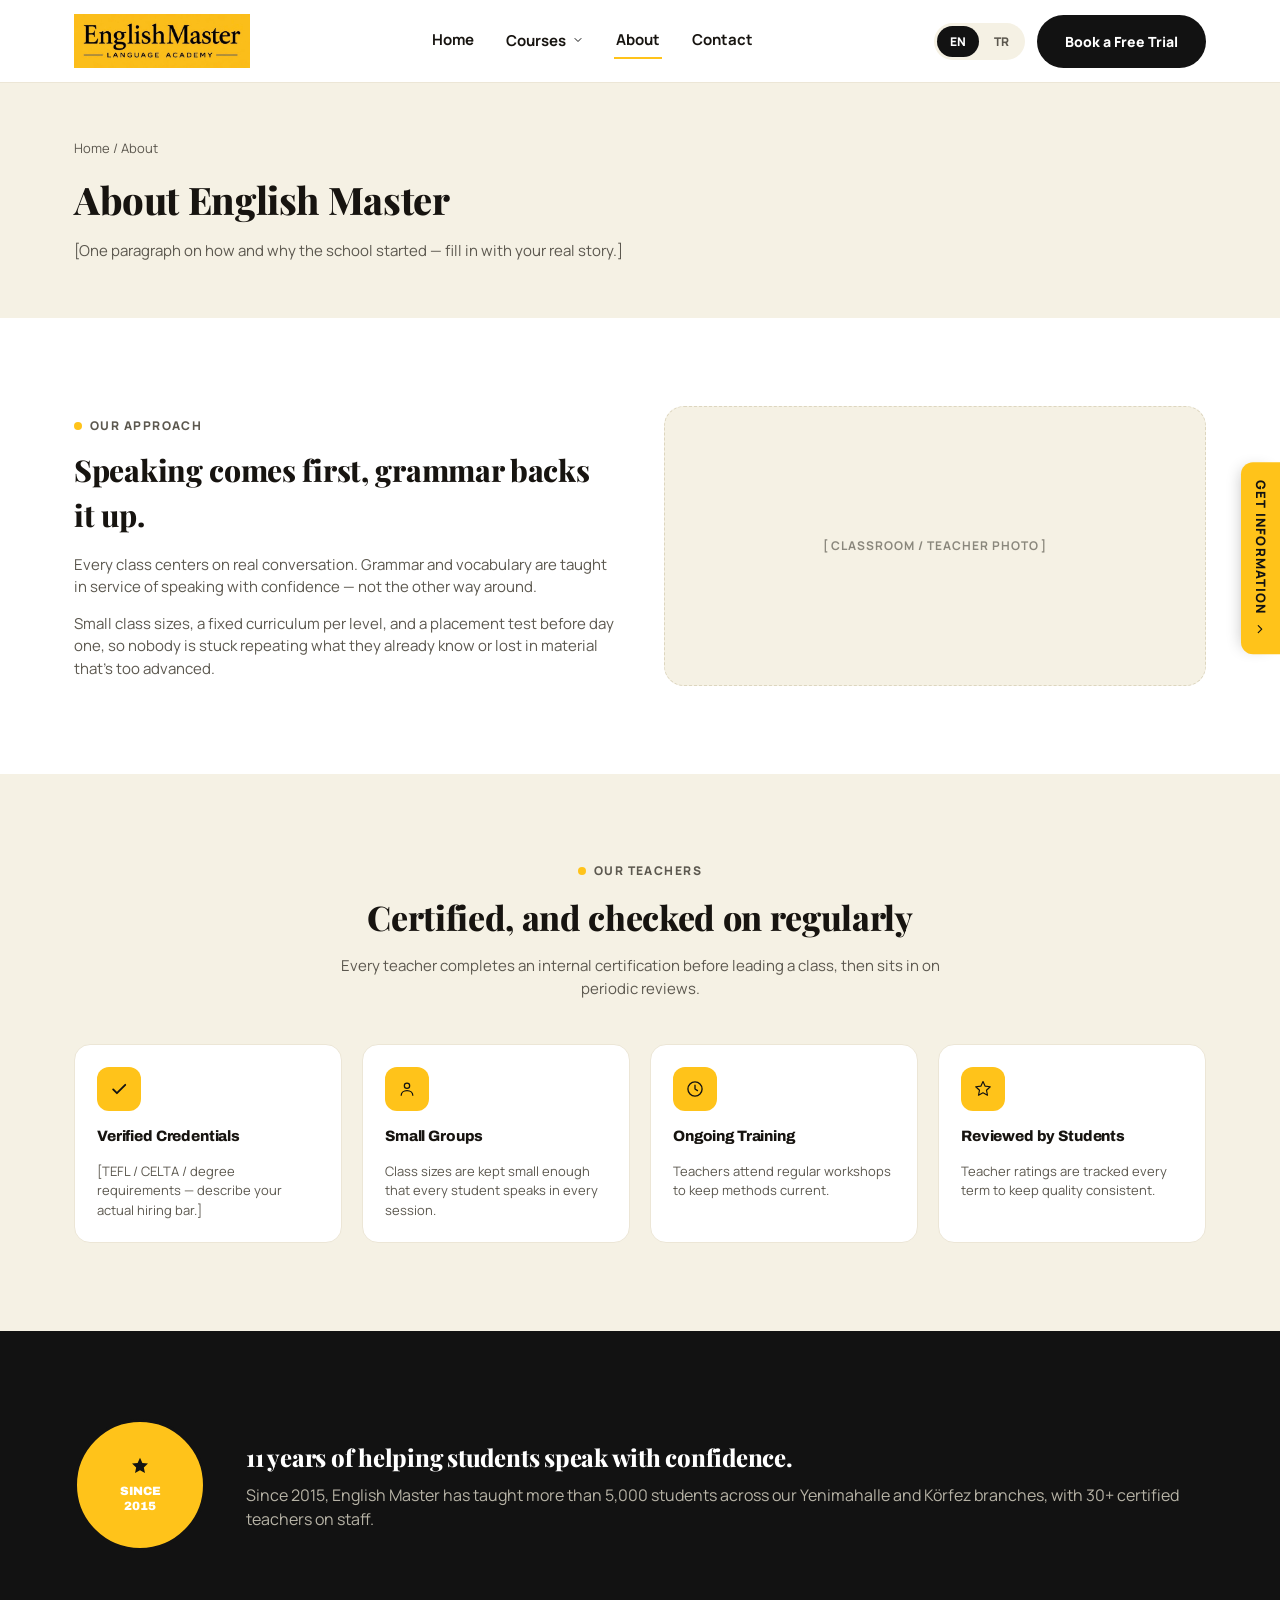
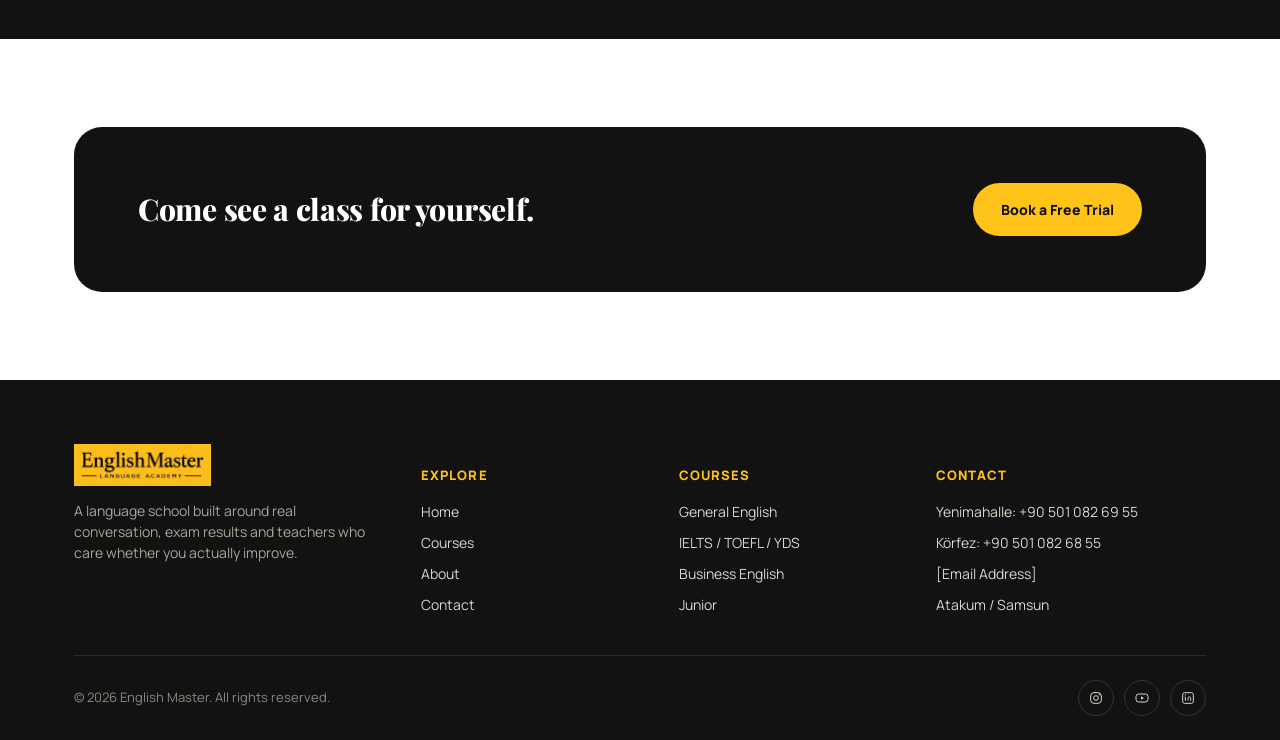
==== commit 060714ab: "Add real branch addresses, phone numbers and WhatsApp links Yenimahalle and Körfez branch cards, con" ====
--- a/about.html
+++ b/about.html
@@ -159,18 +159,19 @@
       <div>
         <h5 data-i18n="footer.coursesHeading">Courses</h5>
         <div class="footer-links">
-          <a href="courses.html" data-i18n="footer.courseGeneral">General English</a>
-          <a href="courses.html" data-i18n="footer.courseExam">IELTS / TOEFL / YDS</a>
-          <a href="courses.html" data-i18n="footer.courseBusiness">Business English</a>
-          <a href="courses.html" data-i18n="footer.courseKids">Junior</a>
+          <a href="course-general-english.html" data-i18n="footer.courseGeneral">General English</a>
+          <a href="course-ielts.html" data-i18n="footer.courseExam">IELTS / TOEFL / YDS</a>
+          <a href="course-business-english.html" data-i18n="footer.courseBusiness">Business English</a>
+          <a href="course-junior.html" data-i18n="footer.courseKids">Junior</a>
         </div>
       </div>
       <div>
         <h5 data-i18n="footer.contactHeading">Contact</h5>
         <div class="footer-links">
-          <a href="tel:+900000000000" data-i18n="footer.phone">[Phone Number]</a>
+          <a href="tel:+905010826955">Yenimahalle: +90 501 082 69 55</a>
+          <a href="tel:+905010826855">Körfez: +90 501 082 68 55</a>
           <a href="mailto:info@example.com" data-i18n="footer.email">[Email Address]</a>
-          <span data-i18n="footer.address">[Address, City]</span>
+          <span data-i18n="footer.address">Atakum / Samsun</span>
         </div>
       </div>
     </div>
--- a/css/style.css
+++ b/css/style.css
@@ -522,6 +522,25 @@
 .field { display: flex; flex-direction: column; }
 .checkbox-row { display: flex; align-items: flex-start; gap: 10px; font-size: 13px; color: var(--em-text-soft); }
 .checkbox-row input { width: 18px; height: 18px; margin-top: 2px; flex-shrink: 0; }
+.checkbox-row input:disabled { opacity: 0.4; cursor: not-allowed; }
+.checkbox-row.consent-ready span { color: var(--em-text); }
+.consent-box {
+  border: 1px solid var(--em-border);
+  border-radius: 12px;
+  background: var(--em-sand);
+  overflow: hidden;
+}
+.consent-scroll {
+  max-height: 140px;
+  overflow-y: auto;
+  padding: 14px 16px;
+  font-size: 12px;
+  line-height: 1.6;
+  color: var(--em-text-soft);
+}
+.consent-scroll p { margin: 0 0 10px; }
+.consent-scroll p:last-child { margin-bottom: 0; }
+.consent-hint { font-size: 11px; color: var(--em-text-faint); padding: 6px 16px 10px; border-top: 1px dashed var(--em-border); }
 .form-note { font-size: 12px; color: var(--em-text-faint); }
 .form-success {
   display: none;
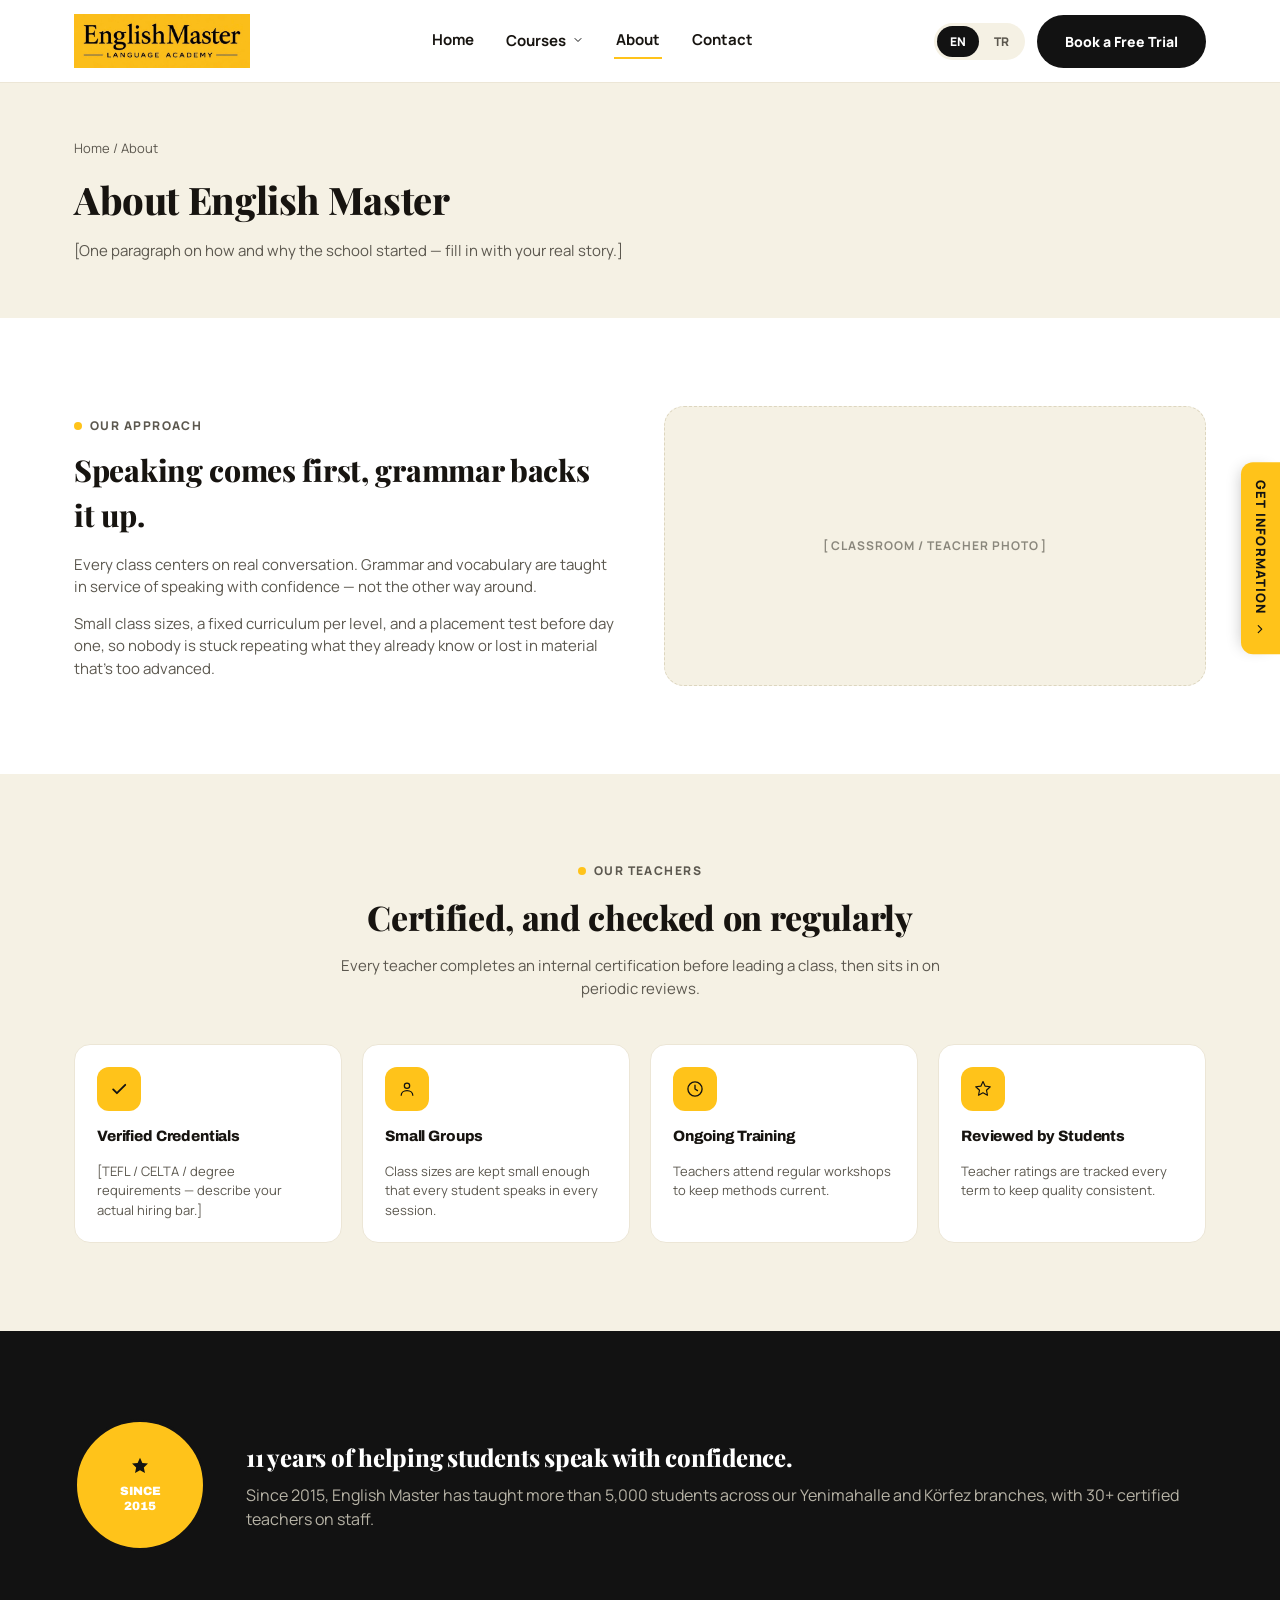
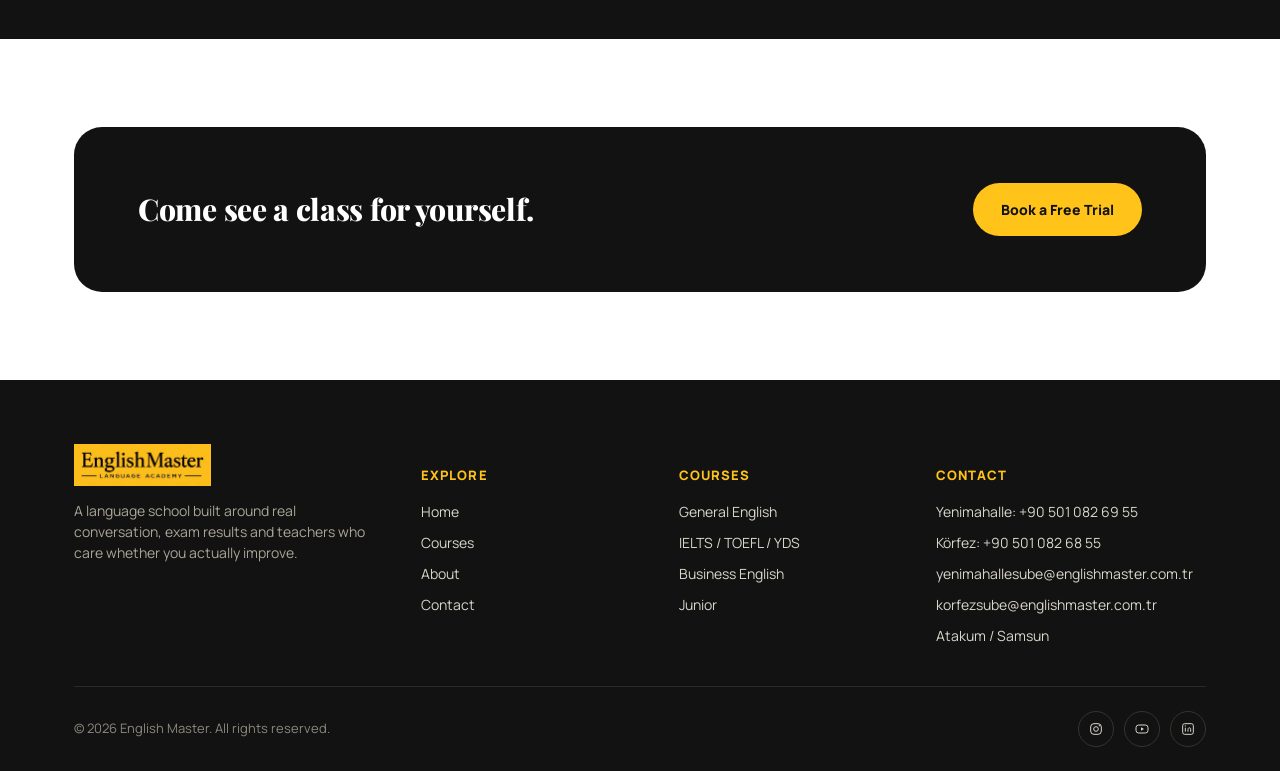
==== commit 45c1ae1b: "Add branch email addresses and fix contact page overflow on phones Each branch card and the site foo" ====
--- a/about.html
+++ b/about.html
@@ -170,7 +170,8 @@
         <div class="footer-links">
           <a href="tel:+905010826955">Yenimahalle: +90 501 082 69 55</a>
           <a href="tel:+905010826855">Körfez: +90 501 082 68 55</a>
-          <a href="mailto:info@example.com" data-i18n="footer.email">[Email Address]</a>
+          <a href="mailto:yenimahallesube@englishmaster.com.tr">yenimahallesube@englishmaster.com.tr</a>
+          <a href="mailto:korfezsube@englishmaster.com.tr">korfezsube@englishmaster.com.tr</a>
           <span data-i18n="footer.address">Atakum / Samsun</span>
         </div>
       </div>
--- a/css/style.css
+++ b/css/style.css
@@ -149,8 +149,9 @@
 }
 
 @media (max-width: 900px) {
-  .branch-contact-grid { grid-template-columns: 1fr; }
-  .branch-contact-card { aspect-ratio: auto; }
+  .branch-contact-grid { grid-template-columns: minmax(0, 1fr); }
+  .branch-contact-card { aspect-ratio: auto; padding: 24px; }
+  .branch-contact-pills .pill span:last-child { min-width: 0; overflow-wrap: anywhere; font-size: 13px; }
 }
 
 /* Header */
@@ -507,6 +508,7 @@
   gap: 16px;
 }
 .form-row { display: grid; grid-template-columns: repeat(2, minmax(0,1fr)); gap: 16px; }
+.lead-form-grid { display: grid; grid-template-columns: repeat(2, minmax(0,1fr)); gap: 48px; align-items: start; }
 label { font-size: 13px; font-weight: 700; margin-bottom: 6px; display: block; }
 input, select, textarea {
   width: 100%;
@@ -661,7 +663,8 @@
   .hero-photo { height: 280px; }
   .hero-copy h1 { font-size: 34px; }
   .feature-grid, .course-grid, .stat-grid, .branch-grid, .footer-grid { grid-template-columns: repeat(2, minmax(0,1fr)); }
-  .form-row { grid-template-columns: 1fr; }
+  .form-row { grid-template-columns: minmax(0,1fr); }
+  .lead-form-grid { grid-template-columns: minmax(0,1fr); gap: 32px; }
   .cta-banner { flex-direction: column; align-items: flex-start; text-align: left; }
   .get-info-tab { display: none; }
 }
